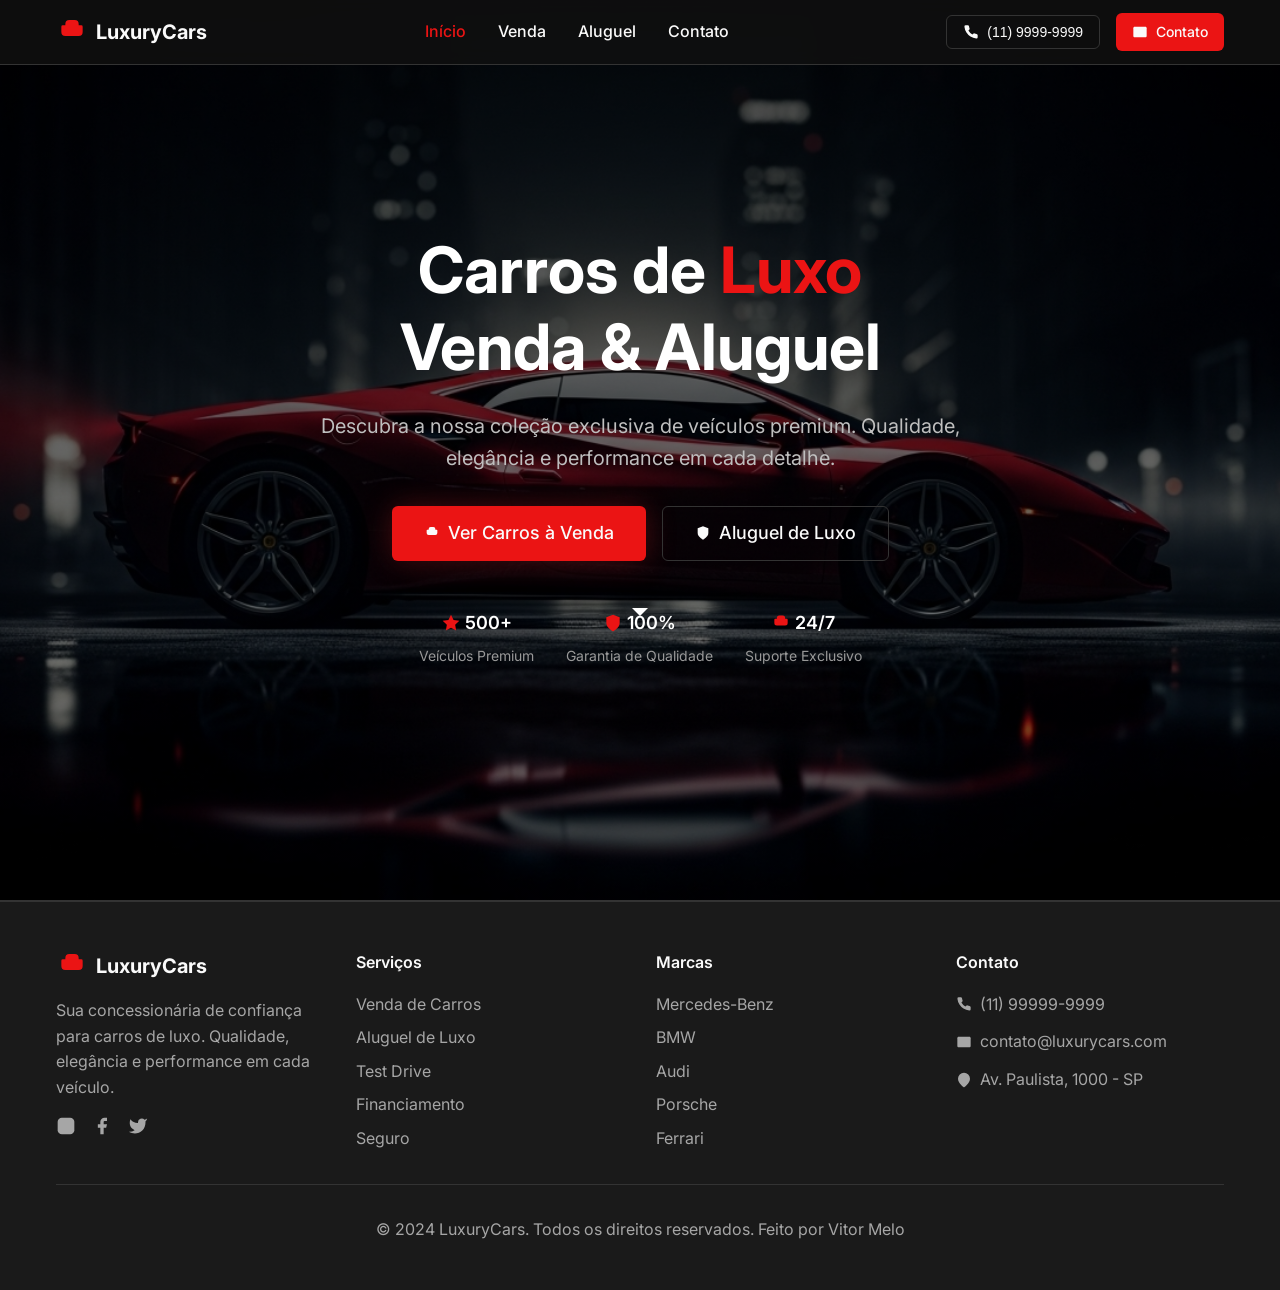
==== index.html @ 9023dbcc "Primeito commit" ====
<!DOCTYPE html>
<html lang="pt-BR">
<head>
    <meta charset="UTF-8">
    <meta name="viewport" content="width=device-width, initial-scale=1.0">
    <title>LuxuryCars - Carros d Luxo | Venda e Aluguel</title>
    <meta name="description" content="Descubra nossa coleção exclusiva de carros de luxo para venda e aluguel. Mercedes-Benz, BMW, Audi, Porsche e muito mais.">
    <link rel="stylesheet" href="styles.css">
    <link href="https://fonts.googleapis.com/css2?family=Inter:wght@300;400;500;600;700;800&display=swap" rel="stylesheet">
    <link rel="canonical" href="https://luxurycars.com/">
</head>
<body>
    <nav class="navbar">
        <div class="nav-container">
            <div class="nav-brand">
                <svg class="nav-logo" viewBox="0 0 24 24" fill="currentColor">
                    <path d="M19 7h-2V6a3 3 0 0 0-3-3h-4a3 3 0 0 0-3 3v1H5a1 1 0 0 0-1 1v4a3 3 0 0 0 3 3h10a3 3 0 0 0 3-3V8a1 1 0 0 0-1-1z"/>
                </svg>
                <a href="index.html" class="brand-text">LuxuryCars</a>
            </div>
            
            <div class="nav-links">
                <a href="index.html" class="nav-link active">Início</a>
                <a href="venda.html" class="nav-link">Venda</a>
                <a href="aluguel.html" class="nav-link">Aluguel</a>
                <a href="contato.html" class="nav-link">Contato</a>
            </div>

            <div class="nav-buttons">
                <button class="btn btn-outline">
                    <svg class="btn-icon" viewBox="0 0 24 24" fill="currentColor">
                        <path d="M22 16.92v3a2 2 0 0 1-2.18 2 19.79 19.79 0 0 1-8.63-3.07 19.5 19.5 0 0 1-6-6 19.79 19.79 0 0 1-3.07-8.67A2 2 0 0 1 4.11 2h3a2 2 0 0 1 2 1.72 12.84 12.84 0 0 0 .7 2.81 2 2 0 0 1-.45 2.11L8.09 9.91a16 16 0 0 0 6 6l1.27-1.27a2 2 0 0 1 2.11-.45 12.84 12.84 0 0 0 2.81.7A2 2 0 0 1 22 16.92z"/>
                    </svg>
                    (11) 9999-9999
                </button>
                <a href="formulario.html" class="btn btn-primary">
                    <svg class="btn-icon" viewBox="0 0 24 24" fill="currentColor">
                        <path d="M4 4h16c1.1 0 2 .9 2 2v12c0 1.1-.9 2-2 2H4c-1.1 0-2-.9-2-2V6c0-1.1.9-2 2-2z"/>
                        <polyline points="22,6 12,13 2,6"/>
                    </svg>
                    Contato
                </a>
            </div>
        </div>
    </nav>

    <main>
        <section class="hero">
            <div class="hero-bg"></div>
            <div class="hero-content">
                <div class="hero-text">
                    <h1 class="hero-title">
                        Carros de <span class="text-primary">Luxo</span>
                        <br>
                        Venda & Aluguel
                    </h1>
                    
                    <p class="hero-subtitle">
                        Descubra a nossa coleção exclusiva de veículos premium. 
                        Qualidade, elegância e performance em cada detalhe.
                    </p>
                    
                    <div class="hero-buttons">
                        <a href="venda.html" class="btn btn-primary btn-lg luxury-glow">
                            <svg class="btn-icon" viewBox="0 0 24 24" fill="currentColor">
                                <path d="M19 7h-2V6a3 3 0 0 0-3-3h-4a3 3 0 0 0-3 3v1H5a1 1 0 0 0-1 1v4a3 3 0 0 0 3 3h10a3 3 0 0 0 3-3V8a1 1 0 0 0-1-1z"/>
                            </svg>
                            Ver Carros à Venda
                        </a>
                        <a href="aluguel.html" class="btn btn-outline btn-lg">
                            <svg class="btn-icon" viewBox="0 0 24 24" fill="currentColor">
                                <path d="M12 22s8-4 8-10V5l-8-3-8 3v7c0 6 8 10 8 10z"/>
                            </svg>
                            Aluguel de Luxo
                        </a>
                    </div>
                    
                    <div class="hero-stats">
                        <div class="stat">
                            <div class="stat-number">
                                <svg class="stat-icon" viewBox="0 0 24 24" fill="currentColor">
                                    <polygon points="12,2 15.09,8.26 22,9.27 17,14.14 18.18,21.02 12,17.77 5.82,21.02 7,14.14 2,9.27 8.91,8.26"/>
                                </svg>
                                500+
                            </div>
                            <p class="stat-label">Veículos Premium</p>
                        </div>
                        <div class="stat">
                            <div class="stat-number">
                                <svg class="stat-icon" viewBox="0 0 24 24" fill="currentColor">
                                    <path d="M12 22s8-4 8-10V5l-8-3-8 3v7c0 6 8 10 8 10z"/>
                                </svg>
                                100%
                            </div>
                            <p class="stat-label">Garantia de Qualidade</p>
                        </div>
                        <div class="stat">
                            <div class="stat-number">
                                <svg class="stat-icon" viewBox="0 0 24 24" fill="currentColor">
                                    <path d="M19 7h-2V6a3 3 0 0 0-3-3h-4a3 3 0 0 0-3 3v1H5a1 1 0 0 0-1 1v4a3 3 0 0 0 3 3h10a3 3 0 0 0 3-3V8a1 1 0 0 0-1-1z"/>
                                </svg>
                                24/7
                            </div>
                            <p class="stat-label">Suporte Exclusivo</p>
                        </div>
                    </div>
                </div>
                
                <a href="venda.html" class="scroll-arrow">
                    <svg viewBox="0 0 24 24" fill="currentColor">
                        <polyline points="6,9 12,15 18,9"/>
                    </svg>
                </a>
            </div>
        </section>
    </main>

    </main>

        <footer class="footer">
    <footer class="footer">
        <div class="footer-container">
            <div class="footer-grid">
                <div class="footer-brand">
                    <div class="footer-logo">
                        <svg class="nav-logo" viewBox="0 0 24 24" fill="currentColor">
                            <path d="M19 7h-2V6a3 3 0 0 0-3-3h-4a3 3 0 0 0-3 3v1H5a1 1 0 0 0-1 1v4a3 3 0 0 0 3 3h10a3 3 0 0 0 3-3V8a1 1 0 0 0-1-1z"/>
                        </svg>
                        <span class="brand-text">LuxuryCars</span>
                    </div>
                    <p class="footer-description">
                        Sua concessionária de confiança para carros de luxo. 
                        Qualidade, elegância e performance em cada veículo.
                    </p>
                    <div class="social-links">
                        <a href="#" class="social-link">
                            <svg viewBox="0 0 24 24" fill="currentColor">
                                <rect x="2" y="2" width="20" height="20" rx="5" ry="5"/>
                            </svg>
                        </a>
                        <a href="#" class="social-link">
                            <svg viewBox="0 0 24 24" fill="currentColor">
                                <path d="M18 2h-3a5 5 0 0 0-5 5v3H7v4h3v8h4v-8h3l1-4h-4V7a1 1 0 0 1 1-1h3z"/>
                            </svg>
                        </a>
                        <a href="#" class="social-link">
                            <svg viewBox="0 0 24 24" fill="currentColor">
                                <path d="M23 3a10.9 10.9 0 0 1-3.14 1.53 4.48 4.48 0 0 0-7.86 3v1A10.66 10.66 0 0 1 3 4s-4 9 5 13a11.64 11.64 0 0 1-7 2c9 5 20 0 20-11.5a4.5 4.5 0 0 0-.08-.83A7.72 7.72 0 0 0 23 3z"/>
                            </svg>
                        </a>
                    </div>
                </div>

                <div class="footer-section">
                    <h4 class="footer-title">Serviços</h4>
                    <ul class="footer-links">
                        <li><a href="venda.html">Venda de Carros</a></li>
                        <li><a href="aluguel.html">Aluguel de Luxo</a></li>
                        <li><a href="#">Test Drive</a></li>
                        <li><a href="#">Financiamento</a></li>
                        <li><a href="#">Seguro</a></li>
                    </ul>
                </div>

                <div class="footer-section">
                    <h4 class="footer-title">Marcas</h4>
                    <ul class="footer-links">
                        <li><a href="#">Mercedes-Benz</a></li>
                        <li><a href="#">BMW</a></li>
                        <li><a href="#">Audi</a></li>
                        <li><a href="#">Porsche</a></li>
                        <li><a href="#">Ferrari</a></li>
                    </ul>
                </div>

                <div class="footer-section">
                    <h4 class="footer-title">Contato</h4>
                    <div class="contact-info">
                        <div class="contact-item">
                            <svg class="contact-icon" viewBox="0 0 24 24" fill="currentColor">
                                <path d="M22 16.92v3a2 2 0 0 1-2.18 2 19.79 19.79 0 0 1-8.63-3.07 19.5 19.5 0 0 1-6-6 19.79 19.79 0 0 1-3.07-8.67A2 2 0 0 1 4.11 2h3a2 2 0 0 1 2 1.72 12.84 12.84 0 0 0 .7 2.81 2 2 0 0 1-.45 2.11L8.09 9.91a16 16 0 0 0 6 6l1.27-1.27a2 2 0 0 1 2.11-.45 12.84 12.84 0 0 0 2.81.7A2 2 0 0 1 22 16.92z"/>
                            </svg>
                            <span>(11) 99999-9999</span>
                        </div>
                        <div class="contact-item">
                            <svg class="contact-icon" viewBox="0 0 24 24" fill="currentColor">
                                <path d="M4 4h16c1.1 0 2 .9 2 2v12c0 1.1-.9 2-2 2H4c-1.1 0-2-.9-2-2V6c0-1.1.9-2 2-2z"/>
                                <polyline points="22,6 12,13 2,6"/>
                            </svg>
                            <span>contato@luxurycars.com</span>
                        </div>
                        <div class="contact-item">
                            <svg class="contact-icon" viewBox="0 0 24 24" fill="currentColor">
                                <path d="M21 10c0 7-9 13-9 13s-9-6-9-13a9 9 0 0 1 18 0z"/>
                                <circle cx="12" cy="10" r="3"/>
                            </svg>
                            <span>Av. Paulista, 1000 - SP</span>
                        </div>
                    </div>
                </div>
            </div>

            <div class="footer-bottom">
                <p>&copy; 2024 LuxuryCars. Todos os direitos reservados. 
                    Feito por Vitor Melo</p>
            </div>
        </div>
    </footer>

    <script src="script.js"></script>
</body>
</html>
---- styles.css ----
@import url('https://fonts.googleapis.com/css2?family=Inter:wght@300;400;500;600;700;800&display=swap');

/* CSS Variables - Luxury Design System */
:root {
  /* Core Colors - Luxury Theme */
  --background: hsl(0, 0%, 7%);
  --foreground: hsl(0, 0%, 98%);
  --card: hsl(0, 0%, 10%);
  --card-foreground: hsl(0, 0%, 98%);
  --primary: hsl(0, 84%, 50%);
  --primary-foreground: hsl(0, 0%, 98%);
  --secondary: hsl(0, 0%, 15%);
  --secondary-foreground: hsl(0, 0%, 98%);
  --muted: hsl(0, 0%, 12%);
  --muted-foreground: hsl(0, 0%, 65%);
  --border: hsl(0, 0%, 20%);
  --input: hsl(0, 0%, 15%);
  
  /* Custom Luxury Variables */
  --luxury-red: hsl(0, 84%, 50%);
  --luxury-black: hsl(0, 0%, 7%);
  --luxury-white: hsl(0, 0%, 98%);
  --luxury-gray: hsl(0, 0%, 15%);
  
  /* Gradients */
  --gradient-luxury: linear-gradient(135deg, var(--luxury-black), var(--luxury-gray));
  --gradient-red: linear-gradient(135deg, var(--luxury-red), hsl(0, 84%, 40%));
  
  /* Shadows */
  --shadow-luxury: 0 25px 50px -12px rgba(0, 0, 0, 0.8);
  --shadow-red-glow: 0 0 30px rgba(220, 38, 38, 0.3);
  
  /* Animations */
  --transition-luxury: all 0.4s cubic-bezier(0.4, 0, 0.2, 1);
}

/* Reset and Base Styles */
* {
  margin: 0;
  padding: 0;
  box-sizing: border-box;
}

body {
  font-family: 'Inter', system-ui, sans-serif;
  background-color: var(--background);
  color: var(--foreground);
  line-height: 1.6;
  -webkit-font-smoothing: antialiased;
  -moz-osx-font-smoothing: grayscale;
}

/* Utility Classes */
.container {
  max-width: 1200px;
  margin: 0 auto;
  padding: 0 1rem;
}

.text-primary {
  color: var(--primary);
}

.luxury-transition {
  transition: var(--transition-luxury);
}

.luxury-glow {
  box-shadow: var(--shadow-red-glow);
}

/* Navigation */
.navbar {
  position: fixed;
  top: 0;
  width: 100%;
  z-index: 1000;
  background: rgba(17, 17, 17, 0.8);
  backdrop-filter: blur(10px);
  border-bottom: 1px solid var(--border);
}

.nav-container {
  max-width: 1200px;
  margin: 0 auto;
  padding: 0 1rem;
  display: flex;
  align-items: center;
  justify-content: space-between;
  height: 4rem;
}

.nav-brand {
  display: flex;
  align-items: center;
  gap: 0.5rem;
}

.nav-logo {
  width: 2rem;
  height: 2rem;
  color: var(--primary);
}

.brand-text {
  font-size: 1.25rem;
  font-weight: 700;
  text-decoration: none;
  color: var(--foreground);
}

.nav-links {
  display: flex;
  align-items: center;
  gap: 2rem;
}

.nav-link {
  text-decoration: none;
  color: var(--foreground);
  font-weight: 500;
  transition: var(--transition-luxury);
}

.nav-link:hover,
.nav-link.active {
  color: var(--primary);
}

.nav-buttons {
  display: flex;
  align-items: center;
  gap: 1rem;
}

/* Buttons */
.btn {
  display: inline-flex;
  align-items: center;
  justify-content: center;
  gap: 0.5rem;
  padding: 0.5rem 1rem;
  border-radius: 0.375rem;
  font-size: 0.875rem;
  font-weight: 500;
  text-decoration: none;
  border: none;
  cursor: pointer;
  transition: var(--transition-luxury);
}

.btn-icon {
  width: 1rem;
  height: 1rem;
}

.btn-primary {
  background-color: var(--primary);
  color: var(--primary-foreground);
}

.btn-primary:hover {
  background-color: hsl(0, 84%, 45%);
}

.btn-outline {
  background-color: transparent;
  color: var(--foreground);
  border: 1px solid var(--border);
}

.btn-outline:hover {
  background-color: var(--secondary);
}

.btn-lg {
  padding: 0.75rem 2rem;
  font-size: 1.125rem;
}

/* Hero Section */
.hero {
  position: relative;
  min-height: 100vh;
  display: flex;
  align-items: center;
  justify-content: center;
  overflow: hidden;
}

.hero-bg {
  position: absolute;
  inset: 0;
  background: linear-gradient(rgba(0, 0, 0, 0.7), rgba(0, 0, 0, 0.5)), url('images/fundo.png');
  background-size: cover;
  background-position: center;
  background-repeat: no-repeat;
}

.hero-content {
  position: relative;
  z-index: 10;
  text-align: center;
  color: white;
  max-width: 1200px;
  margin: 0 auto;
  padding: 0 1rem;
}

.hero-title {
  font-size: 3rem;
  font-weight: 700;
  margin-bottom: 1.5rem;
  line-height: 1.2;
}

.hero-subtitle {
  font-size: 1.25rem;
  margin-bottom: 2rem;
  color: hsl(0, 0%, 75%);
  max-width: 40rem;
  margin-left: auto;
  margin-right: auto;
}

.hero-buttons {
  display: flex;
  flex-direction: column;
  gap: 1rem;
  justify-content: center;
  margin-bottom: 3rem;
}

.hero-stats {
  display: flex;
  justify-content: center;
  gap: 2rem;
}

.stat {
  text-align: center;
}

.stat-number {
  display: flex;
  align-items: center;
  justify-content: center;
  margin-bottom: 0.5rem;
  font-size: 1.125rem;
  font-weight: 600;
}

.stat-icon {
  width: 1.25rem;
  height: 1.25rem;
  color: var(--primary);
  margin-right: 0.25rem;
}

.stat-label {
  font-size: 0.875rem;
  color: hsl(0, 0%, 60%);
}

.scroll-arrow {
  position: absolute;
  bottom: 2rem;
  left: 50%;
  transform: translateX(-50%);
  color: white;
  text-decoration: none;
  animation: bounce 2s infinite;
}

.scroll-arrow svg {
  width: 2rem;
  height: 2rem;
}

@keyframes bounce {
  0%, 20%, 50%, 80%, 100% {
    transform: translateX(-50%) translateY(0);
  }
  40% {
    transform: translateX(-50%) translateY(-10px);
  }
  60% {
    transform: translateX(-50%) translateY(-5px);
  }
}

/* Page Content */
.page-content {
  padding-top: 4rem;
  min-height: 100vh;
}

.rental-bg {
  background-color: hsl(0, 0%, 8%);
}

/* Section */
.section {
  padding: 5rem 0;
}

.section-header {
  text-align: center;
  margin-bottom: 4rem;
}

.section-title {
  font-size: 2.5rem;
  font-weight: 700;
  margin-bottom: 1.5rem;
}

.section-subtitle {
  font-size: 1.25rem;
  color: var(--muted-foreground);
  max-width: 40rem;
  margin: 0 auto;
}

.section-cta {
  text-align: center;
  margin-top: 3rem;
}

/* Cars Grid */
.cars-grid {
  display: grid;
  grid-template-columns: repeat(auto-fit, minmax(300px, 1fr));
  gap: 2rem;
}

/* Car Card */
.car-card {
  background-color: var(--card);
  border-radius: 0.75rem;
  overflow: hidden;
  box-shadow: var(--shadow-luxury);
  transition: var(--transition-luxury);
  cursor: pointer;
}

.car-card:hover {
  transform: translateY(-4px);
  box-shadow: var(--shadow-red-glow);
}

.car-image {
  position: relative;
  overflow: hidden;
}

.car-image img {
  width: 100%;
  height: 16rem;
  object-fit: cover;
  transition: var(--transition-luxury);
}

.car-card:hover .car-image img {
  transform: scale(1.05);
}

.car-badges {
  position: absolute;
  top: 1rem;
  left: 1rem;
  display: flex;
  gap: 0.5rem;
}

.badge {
  padding: 0.25rem 0.75rem;
  border-radius: 9999px;
  font-size: 0.75rem;
  font-weight: 600;
}

.badge-primary {
  background-color: var(--primary);
  color: var(--primary-foreground);
}

.badge-sale {
  background-color: hsl(120, 60%, 50%);
  color: white;
}

.badge-rental {
  background-color: hsl(210, 60%, 50%);
  color: white;
}
/* =======================
   ESTILOS DA SEÇÃO DE CONTATO
   ======================== */
.contact-section {
    padding: 80px 20px;
    background-color: #f4f4f4; /* Um fundo claro para destacar a seção */
    font-family: 'Inter', sans-serif;
    color: #333;
}

.contact-container {
    max-width: 800px; /* Define uma largura máxima para o conteúdo */
    margin: 0 auto;  /* Centraliza o container */
    text-align: center;
}

.contact-container h2 {
    font-size: 2.5rem; /* 40px */
    font-weight: 800;
    margin-bottom: 16px;
}

.contact-container p {
    font-size: 1.125rem; /* 18px */
    color: #666;
    margin-bottom: 40px;
    line-height: 1.6;
}

.contact-form {
    text-align: left;
}

.form-group {
    margin-bottom: 24px;
}

.form-group label {
    display: block;
    margin-bottom: 8px;
    font-weight: 600;
    font-size: 0.9rem;
    color: #444;
}

/* Estilo unificado para inputs e textarea */
.form-group input,
.form-group textarea {
    width: 100%;
    padding: 14px 16px;
    border-radius: 8px;
    border: 1px solid #000000;
    font-family: 'Inter', sans-serif;
    font-size: 1rem;
    box-sizing: border-box; /* Garante que o padding não afete a largura */
    transition: border-color 0.3s, box-shadow 0.3s;
}

.form-group input:focus,
.form-group textarea:focus {
    outline: none;
    border-color: #333; /* Pode alterar para a cor primária do seu site */
    box-shadow: 0 0 8px rgba(0,0,0,0.1);
}

.form-group textarea {
    resize: vertical; /* Permite que o usuário redimensione verticalmente */
    min-height: 130px;
}

/* Faz o botão do formulário ocupar 100% da largura */
.contact-form .btn {
    width: 100%;
    padding-top: 16px;
    padding-bottom: 16px;
    font-size: 1.1rem;
}

.favorite-btn {
  position: absolute;
  top: 1rem;
  right: 1rem;
  background: rgba(0, 0, 0, 0.5);
  border: none;
  border-radius: 50%;
  width: 2.5rem;
  height: 2.5rem;
  display: flex;
  align-items: center;
  justify-content: center;
  color: rgb(0, 0, 0);
  cursor: pointer;
  transition: var(--transition-luxury);
}

.favorite-btn:hover {
  color: var(--primary);
}

.car-content {
  padding: 1.5rem;
}

.car-header {
  display: flex;
  align-items: center;
  justify-content: space-between;
  margin-bottom: 0.5rem;
}

.car-title {
  font-size: 1.25rem;
  font-weight: 700;
}

.car-rating {
  display: flex;
  align-items: center;
  gap: 0.25rem;
}

.rating-star {
  width: 1rem;
  height: 1rem;
  color: hsl(45, 100%, 50%);
}

.car-year {
  color: var(--muted-foreground);
  margin-bottom: 0.75rem;
}

.car-features {
  display: flex;
  flex-wrap: wrap;
  gap: 0.5rem;
  margin-bottom: 1rem;
}

.feature-badge {
  padding: 0.125rem 0.5rem;
  background-color: var(--secondary);
  border: 1px solid var(--border);
  border-radius: 0.25rem;
  font-size: 0.75rem;
}

.car-footer {
  display: flex;
  align-items: center;
  justify-content: space-between;
}

.car-price {
  font-size: 1.5rem;
  font-weight: 700;
  color: var(--primary);
}

.price-period {
  font-size: 0.875rem;
  color: var(--muted-foreground);
}

.car-actions {
  display: flex;
  gap: 0.5rem;
}

.btn-sm {
  padding: 0.375rem 0.75rem;
  font-size: 0.75rem;
}

/* Contact Page */
.contact-grid {
  display: grid;
  grid-template-columns: 1fr 1fr;
  gap: 3rem;
}

.contact-info-section {
  display: flex;
  flex-direction: column;
  gap: 2rem;
}

.contact-card {
  background-color: var(--card);
  border-radius: 0.75rem;
  padding: 1.5rem;
  box-shadow: var(--shadow-luxury);
}

.contact-card-header {
  display: flex;
  align-items: center;
  margin-bottom: 1rem;
}

.contact-card-icon {
  width: 1.5rem;
  height: 1.5rem;
  color: var(--primary);
  margin-right: 0.75rem;
}

.contact-card-title {
  font-size: 1.25rem;
  font-weight: 600;
}

.contact-card-content {
  color: var(--muted-foreground);
}

.contact-form-section {
  display: flex;
  flex-direction: column;
}

.contact-form-title {
  font-size: 1.5rem;
  font-weight: 700;
  margin-bottom: 1.5rem;
}

.contact-buttons {
  display: flex;
  flex-direction: column;
  gap: 1rem;
  margin-bottom: 2rem;
}

.contact-btn {
  display: flex;
  align-items: center;
  padding: 1.5rem;
  border-radius: 0.5rem;
  border: none;
  cursor: pointer;
  transition: var(--transition-luxury);
  text-align: left;
  width: 100%;
  text-decoration: none;
}

.contact-btn.primary {
  background-color: var(--primary);
  color: var(--primary-foreground);
}

.contact-btn.outline {
  background-color: transparent;
  color: var(--foreground);
  border: 1px solid var(--border);
}

.contact-btn:hover {
  transform: translateY(-2px);
}

.btn-content {
  margin-left: 1rem;
}

.btn-title {
  font-weight: 600;
  margin-bottom: 0.25rem;
}

.btn-subtitle {
  font-size: 0.875rem;
  opacity: 0.9;
}

.vip-notice {
  padding: 1rem;
  background-color: var(--muted);
  border-radius: 0.5rem;
  font-size: 0.875rem;
  color: var(--muted-foreground);
}

/* Footer */
.footer {
  background-color: var(--card);
  border-top: 1px solid var(--border);
}

.footer-container {
  max-width: 1200px;
  margin: 0 auto;
  padding: 3rem 1rem;
}

.footer-grid {
  display: grid;
  grid-template-columns: repeat(auto-fit, minmax(250px, 1fr));
  gap: 2rem;
}

.footer-brand {
  display: flex;
  flex-direction: column;
  gap: 1rem;
}

.footer-logo {
  display: flex;
  align-items: center;
  gap: 0.5rem;
}

.footer-description {
  color: var(--muted-foreground);
}

.social-links {
  display: flex;
  gap: 1rem;
}

.social-link {
  color: var(--muted-foreground);
  transition: var(--transition-luxury);
}

.social-link:hover {
  color: var(--primary);
}

.social-link svg {
  width: 1.25rem;
  height: 1.25rem;
}

.footer-section {
  display: flex;
  flex-direction: column;
}

.footer-title {
  font-weight: 600;
  margin-bottom: 1rem;
}

.footer-links {
  list-style: none;
  display: flex;
  flex-direction: column;
  gap: 0.5rem;
}

.footer-links a {
  color: var(--muted-foreground);
  text-decoration: none;
  transition: var(--transition-luxury);
}

.footer-links a:hover {
  color: var(--primary);
}

.contact-info {
  display: flex;
  flex-direction: column;
  gap: 0.75rem;
}

.contact-item {
  display: flex;
  align-items: center;
  color: var(--muted-foreground);
}

.contact-icon {
  width: 1rem;
  height: 1rem;
  margin-right: 0.5rem;
}

.footer-bottom {
  border-top: 1px solid var(--border);
  margin-top: 2rem;
  padding-top: 2rem;
  text-align: center;
  color: var(--muted-foreground);
}

/* Responsive Design */
@media (min-width: 640px) {
  .hero-buttons {
    flex-direction: row;
  }
  
  .hero-title {
    font-size: 4rem;
  }
  
  .nav-links {
    display: flex;
  }
}

@media (max-width: 768px) {
  .nav-links {
    display: none;
  }
  
  .hero-title {
    font-size: 2.5rem;
  }
  
  .hero-stats {
    flex-direction: column;
    gap: 1rem;
  }
  
  .contact-grid {
    grid-template-columns: 1fr;
  }
  
  .section-title {
    font-size: 2rem;
  }
}

@media (max-width: 480px) {
  .nav-buttons {
    gap: 0.5rem;
  }
  
  .nav-buttons .btn {
    padding: 0.375rem 0.75rem;
    font-size: 0.75rem;
  }
  
  .nav-buttons .btn span {
    display: none;
  }
  
  .hero-title {
    font-size: 2rem;
  }
  
  .hero-subtitle {
    font-size: 1rem;
  }
}
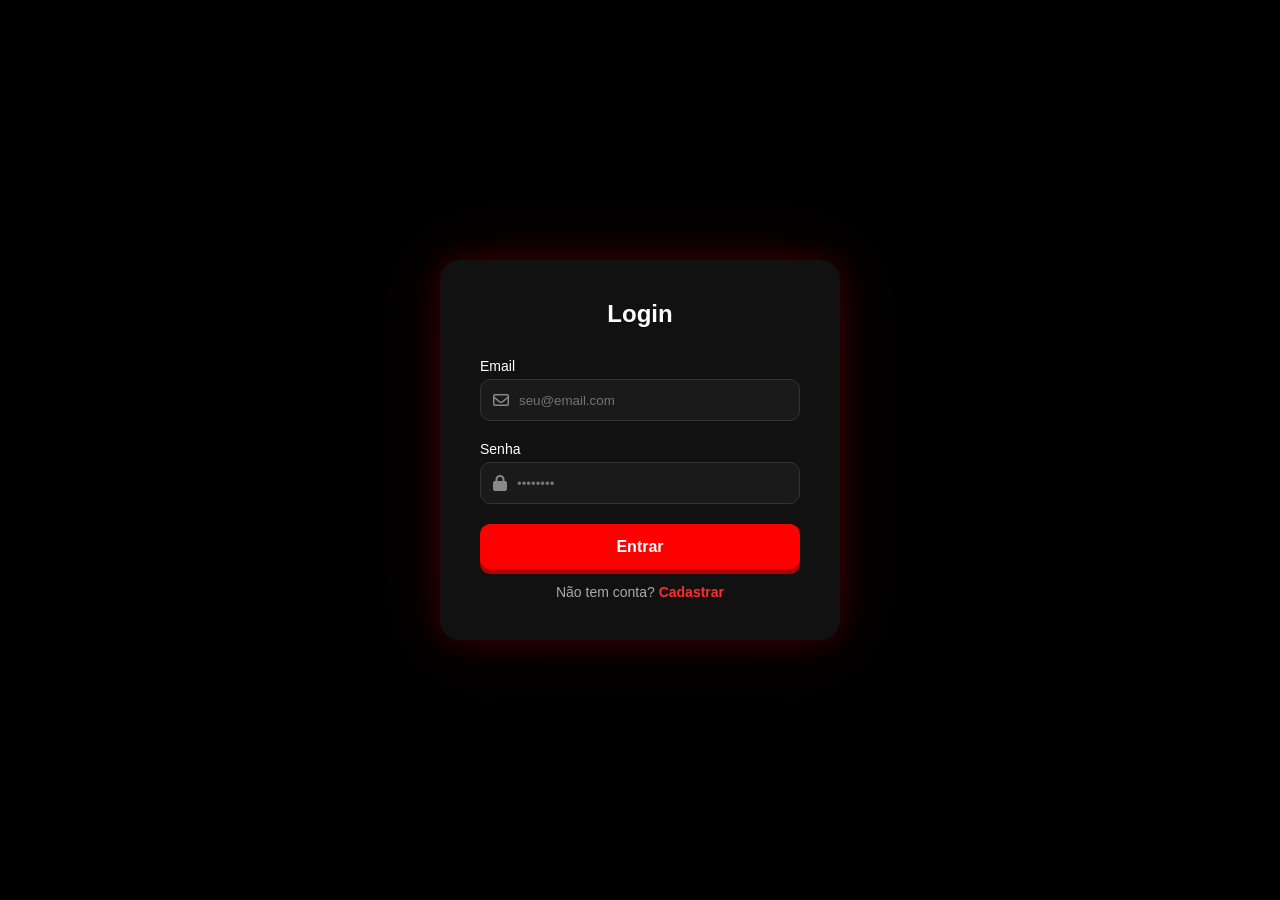
==== commit 69c59f74: "alteração das paginas" ====
--- a/index.html
+++ b/index.html
@@ -1,212 +1,43 @@
 <!DOCTYPE html>
-<html lang="pt-BR">
+<html lang="pt-br">
 <head>
-    <meta charset="UTF-8">
-    <meta name="viewport" content="width=device-width, initial-scale=1.0">
-    <title>LuxuryCars - Carros d Luxo | Venda e Aluguel</title>
-    <meta name="description" content="Descubra nossa coleção exclusiva de carros de luxo para venda e aluguel. Mercedes-Benz, BMW, Audi, Porsche e muito mais.">
-    <link rel="stylesheet" href="styles.css">
-    <link href="https://fonts.googleapis.com/css2?family=Inter:wght@300;400;500;600;700;800&display=swap" rel="stylesheet">
-    <link rel="canonical" href="https://luxurycars.com/">
+  <meta charset="UTF-8">
+  <title>Login</title>
+
+  <!-- CSS exclusivo da página -->
+  <link rel="stylesheet" href="cadastro.css">
+
+  <link href="https://cdnjs.cloudflare.com/ajax/libs/font-awesome/6.5.0/css/all.min.css" rel="stylesheet">
 </head>
 <body>
-    <nav class="navbar">
-        <div class="nav-container">
-            <div class="nav-brand">
-                <svg class="nav-logo" viewBox="0 0 24 24" fill="currentColor">
-                    <path d="M19 7h-2V6a3 3 0 0 0-3-3h-4a3 3 0 0 0-3 3v1H5a1 1 0 0 0-1 1v4a3 3 0 0 0 3 3h10a3 3 0 0 0 3-3V8a1 1 0 0 0-1-1z"/>
-                </svg>
-                <a href="index.html" class="brand-text">LuxuryCars</a>
-            </div>
-            
-            <div class="nav-links">
-                <a href="index.html" class="nav-link active">Início</a>
-                <a href="venda.html" class="nav-link">Venda</a>
-                <a href="aluguel.html" class="nav-link">Aluguel</a>
-                <a href="contato.html" class="nav-link">Contato</a>
-            </div>
 
-            <div class="nav-buttons">
-                <button class="btn btn-outline">
-                    <svg class="btn-icon" viewBox="0 0 24 24" fill="currentColor">
-                        <path d="M22 16.92v3a2 2 0 0 1-2.18 2 19.79 19.79 0 0 1-8.63-3.07 19.5 19.5 0 0 1-6-6 19.79 19.79 0 0 1-3.07-8.67A2 2 0 0 1 4.11 2h3a2 2 0 0 1 2 1.72 12.84 12.84 0 0 0 .7 2.81 2 2 0 0 1-.45 2.11L8.09 9.91a16 16 0 0 0 6 6l1.27-1.27a2 2 0 0 1 2.11-.45 12.84 12.84 0 0 0 2.81.7A2 2 0 0 1 22 16.92z"/>
-                    </svg>
-                    (11) 9999-9999
-                </button>
-                <a href="formulario.html" class="btn btn-primary">
-                    <svg class="btn-icon" viewBox="0 0 24 24" fill="currentColor">
-                        <path d="M4 4h16c1.1 0 2 .9 2 2v12c0 1.1-.9 2-2 2H4c-1.1 0-2-.9-2-2V6c0-1.1.9-2 2-2z"/>
-                        <polyline points="22,6 12,13 2,6"/>
-                    </svg>
-                    Contato
-                </a>
-            </div>
+  <div class="container">
+    <h2>Login</h2>
+
+    <form>
+      <div class="input-group">
+        <label>Email</label>
+        <div class="input-box">
+          <i class="fa-regular fa-envelope"></i>
+          <input type="email" placeholder="seu@email.com" required>
         </div>
-    </nav>
+      </div>
 
-    <main>
-        <section class="hero">
-            <div class="hero-bg"></div>
-            <div class="hero-content">
-                <div class="hero-text">
-                    <h1 class="hero-title">
-                        Carros de <span class="text-primary">Luxo</span>
-                        <br>
-                        Venda & Aluguel
-                    </h1>
-                    
-                    <p class="hero-subtitle">
-                        Descubra a nossa coleção exclusiva de veículos premium. 
-                        Qualidade, elegância e performance em cada detalhe.
-                    </p>
-                    
-                    <div class="hero-buttons">
-                        <a href="venda.html" class="btn btn-primary btn-lg luxury-glow">
-                            <svg class="btn-icon" viewBox="0 0 24 24" fill="currentColor">
-                                <path d="M19 7h-2V6a3 3 0 0 0-3-3h-4a3 3 0 0 0-3 3v1H5a1 1 0 0 0-1 1v4a3 3 0 0 0 3 3h10a3 3 0 0 0 3-3V8a1 1 0 0 0-1-1z"/>
-                            </svg>
-                            Ver Carros à Venda
-                        </a>
-                        <a href="aluguel.html" class="btn btn-outline btn-lg">
-                            <svg class="btn-icon" viewBox="0 0 24 24" fill="currentColor">
-                                <path d="M12 22s8-4 8-10V5l-8-3-8 3v7c0 6 8 10 8 10z"/>
-                            </svg>
-                            Aluguel de Luxo
-                        </a>
-                    </div>
-                    
-                    <div class="hero-stats">
-                        <div class="stat">
-                            <div class="stat-number">
-                                <svg class="stat-icon" viewBox="0 0 24 24" fill="currentColor">
-                                    <polygon points="12,2 15.09,8.26 22,9.27 17,14.14 18.18,21.02 12,17.77 5.82,21.02 7,14.14 2,9.27 8.91,8.26"/>
-                                </svg>
-                                500+
-                            </div>
-                            <p class="stat-label">Veículos Premium</p>
-                        </div>
-                        <div class="stat">
-                            <div class="stat-number">
-                                <svg class="stat-icon" viewBox="0 0 24 24" fill="currentColor">
-                                    <path d="M12 22s8-4 8-10V5l-8-3-8 3v7c0 6 8 10 8 10z"/>
-                                </svg>
-                                100%
-                            </div>
-                            <p class="stat-label">Garantia de Qualidade</p>
-                        </div>
-                        <div class="stat">
-                            <div class="stat-number">
-                                <svg class="stat-icon" viewBox="0 0 24 24" fill="currentColor">
-                                    <path d="M19 7h-2V6a3 3 0 0 0-3-3h-4a3 3 0 0 0-3 3v1H5a1 1 0 0 0-1 1v4a3 3 0 0 0 3 3h10a3 3 0 0 0 3-3V8a1 1 0 0 0-1-1z"/>
-                                </svg>
-                                24/7
-                            </div>
-                            <p class="stat-label">Suporte Exclusivo</p>
-                        </div>
-                    </div>
-                </div>
-                
-                <a href="venda.html" class="scroll-arrow">
-                    <svg viewBox="0 0 24 24" fill="currentColor">
-                        <polyline points="6,9 12,15 18,9"/>
-                    </svg>
-                </a>
-            </div>
-        </section>
-    </main>
+      <div class="input-group">
+        <label>Senha</label>
+        <div class="input-box">
+          <i class="fa-solid fa-lock"></i>
+          <input type="password" placeholder="••••••••" required>
+        </div>
+      </div>
 
-    </main>
+      <a href="home.html" class="btn">Entrar</a>
 
-        <footer class="footer">
-    <footer class="footer">
-        <div class="footer-container">
-            <div class="footer-grid">
-                <div class="footer-brand">
-                    <div class="footer-logo">
-                        <svg class="nav-logo" viewBox="0 0 24 24" fill="currentColor">
-                            <path d="M19 7h-2V6a3 3 0 0 0-3-3h-4a3 3 0 0 0-3 3v1H5a1 1 0 0 0-1 1v4a3 3 0 0 0 3 3h10a3 3 0 0 0 3-3V8a1 1 0 0 0-1-1z"/>
-                        </svg>
-                        <span class="brand-text">LuxuryCars</span>
-                    </div>
-                    <p class="footer-description">
-                        Sua concessionária de confiança para carros de luxo. 
-                        Qualidade, elegância e performance em cada veículo.
-                    </p>
-                    <div class="social-links">
-                        <a href="#" class="social-link">
-                            <svg viewBox="0 0 24 24" fill="currentColor">
-                                <rect x="2" y="2" width="20" height="20" rx="5" ry="5"/>
-                            </svg>
-                        </a>
-                        <a href="#" class="social-link">
-                            <svg viewBox="0 0 24 24" fill="currentColor">
-                                <path d="M18 2h-3a5 5 0 0 0-5 5v3H7v4h3v8h4v-8h3l1-4h-4V7a1 1 0 0 1 1-1h3z"/>
-                            </svg>
-                        </a>
-                        <a href="#" class="social-link">
-                            <svg viewBox="0 0 24 24" fill="currentColor">
-                                <path d="M23 3a10.9 10.9 0 0 1-3.14 1.53 4.48 4.48 0 0 0-7.86 3v1A10.66 10.66 0 0 1 3 4s-4 9 5 13a11.64 11.64 0 0 1-7 2c9 5 20 0 20-11.5a4.5 4.5 0 0 0-.08-.83A7.72 7.72 0 0 0 23 3z"/>
-                            </svg>
-                        </a>
-                    </div>
-                </div>
+      <p class="login-link">
+        Não tem conta? <a href="cadastro.html">Cadastrar</a>
+      </p>
+    </form>
+  </div>
 
-                <div class="footer-section">
-                    <h4 class="footer-title">Serviços</h4>
-                    <ul class="footer-links">
-                        <li><a href="venda.html">Venda de Carros</a></li>
-                        <li><a href="aluguel.html">Aluguel de Luxo</a></li>
-                        <li><a href="#">Test Drive</a></li>
-                        <li><a href="#">Financiamento</a></li>
-                        <li><a href="#">Seguro</a></li>
-                    </ul>
-                </div>
-
-                <div class="footer-section">
-                    <h4 class="footer-title">Marcas</h4>
-                    <ul class="footer-links">
-                        <li><a href="#">Mercedes-Benz</a></li>
-                        <li><a href="#">BMW</a></li>
-                        <li><a href="#">Audi</a></li>
-                        <li><a href="#">Porsche</a></li>
-                        <li><a href="#">Ferrari</a></li>
-                    </ul>
-                </div>
-
-                <div class="footer-section">
-                    <h4 class="footer-title">Contato</h4>
-                    <div class="contact-info">
-                        <div class="contact-item">
-                            <svg class="contact-icon" viewBox="0 0 24 24" fill="currentColor">
-                                <path d="M22 16.92v3a2 2 0 0 1-2.18 2 19.79 19.79 0 0 1-8.63-3.07 19.5 19.5 0 0 1-6-6 19.79 19.79 0 0 1-3.07-8.67A2 2 0 0 1 4.11 2h3a2 2 0 0 1 2 1.72 12.84 12.84 0 0 0 .7 2.81 2 2 0 0 1-.45 2.11L8.09 9.91a16 16 0 0 0 6 6l1.27-1.27a2 2 0 0 1 2.11-.45 12.84 12.84 0 0 0 2.81.7A2 2 0 0 1 22 16.92z"/>
-                            </svg>
-                            <span>(11) 99999-9999</span>
-                        </div>
-                        <div class="contact-item">
-                            <svg class="contact-icon" viewBox="0 0 24 24" fill="currentColor">
-                                <path d="M4 4h16c1.1 0 2 .9 2 2v12c0 1.1-.9 2-2 2H4c-1.1 0-2-.9-2-2V6c0-1.1.9-2 2-2z"/>
-                                <polyline points="22,6 12,13 2,6"/>
-                            </svg>
-                            <span>contato@luxurycars.com</span>
-                        </div>
-                        <div class="contact-item">
-                            <svg class="contact-icon" viewBox="0 0 24 24" fill="currentColor">
-                                <path d="M21 10c0 7-9 13-9 13s-9-6-9-13a9 9 0 0 1 18 0z"/>
-                                <circle cx="12" cy="10" r="3"/>
-                            </svg>
-                            <span>Av. Paulista, 1000 - SP</span>
-                        </div>
-                    </div>
-                </div>
-            </div>
-
-            <div class="footer-bottom">
-                <p>&copy; 2024 LuxuryCars. Todos os direitos reservados. 
-                    Feito por Vitor Melo</p>
-            </div>
-        </div>
-    </footer>
-
-    <script src="script.js"></script>
 </body>
 </html>
--- a/cadastro.css
+++ b/cadastro.css
@@ -0,0 +1,109 @@
+* {
+  margin: 0;
+  padding: 0;
+  box-sizing: border-box;
+  font-family: Arial, Helvetica, sans-serif;
+}
+
+body {
+  height: 100vh;
+  background: #000;
+  display: flex;
+  justify-content: center;
+  align-items: center;
+}
+
+.container {
+  background: #111;
+  padding: 40px;
+  width: 400px;
+  border-radius: 20px;
+  box-shadow: 
+    0 0 30px rgba(255, 0, 0, 0.2),
+    0 0 80px rgba(255, 0, 0, 0.1);
+}
+
+h2 {
+  color: #fff;
+  margin-bottom: 30px;
+  text-align: center;
+}
+
+.input-group {
+  margin-bottom: 20px;
+}
+
+.input-group label {
+  color: #fff;
+  font-size: 14px;
+  margin-bottom: 5px;
+  display: block;
+}
+
+.input-box {
+  display: flex;
+  align-items: center;
+  background: #1a1a1a;
+  border-radius: 10px;
+  padding: 12px;
+  border: 1px solid #333;
+  transition: 0.3s;
+}
+
+.input-box i {
+  color: #888;
+  margin-right: 10px;
+}
+
+.input-box input {
+  background: none;
+  border: none;
+  outline: none;
+  color: #fff;
+  width: 100%;
+}
+
+.input-box:focus-within {
+  border: 1px solid #ff2e2e;
+  box-shadow: 0 0 8px rgba(255, 46, 46, 0.4);
+}
+
+.btn {
+  display: inline-flex;
+  justify-content: center;
+  align-items: center;
+  width: 100%;
+  height: 45px;
+  background: #ff0000;
+  color: white;
+  text-decoration: none;
+  border-radius: 10px;
+  font-weight: bold;
+  transition: all 0.15s ease;
+  box-shadow: 0 5px 0 #b30000;
+}
+
+.btn:hover {
+  background: #ff0000;
+}
+
+.btn:active {
+  transform: translateY(4px);
+  box-shadow: 0 1px 0 #b30000;
+}
+.login-link {
+  text-align: center;
+  margin-top: 15px;
+  color: #aaa;
+  font-size: 14px;
+}
+
+.login-link a {
+  color: #ff2e2e;
+  text-decoration: none;
+  font-weight: bold;
+}
+
+.login-link a:hover {
+  text-decoration: underline;
+}
